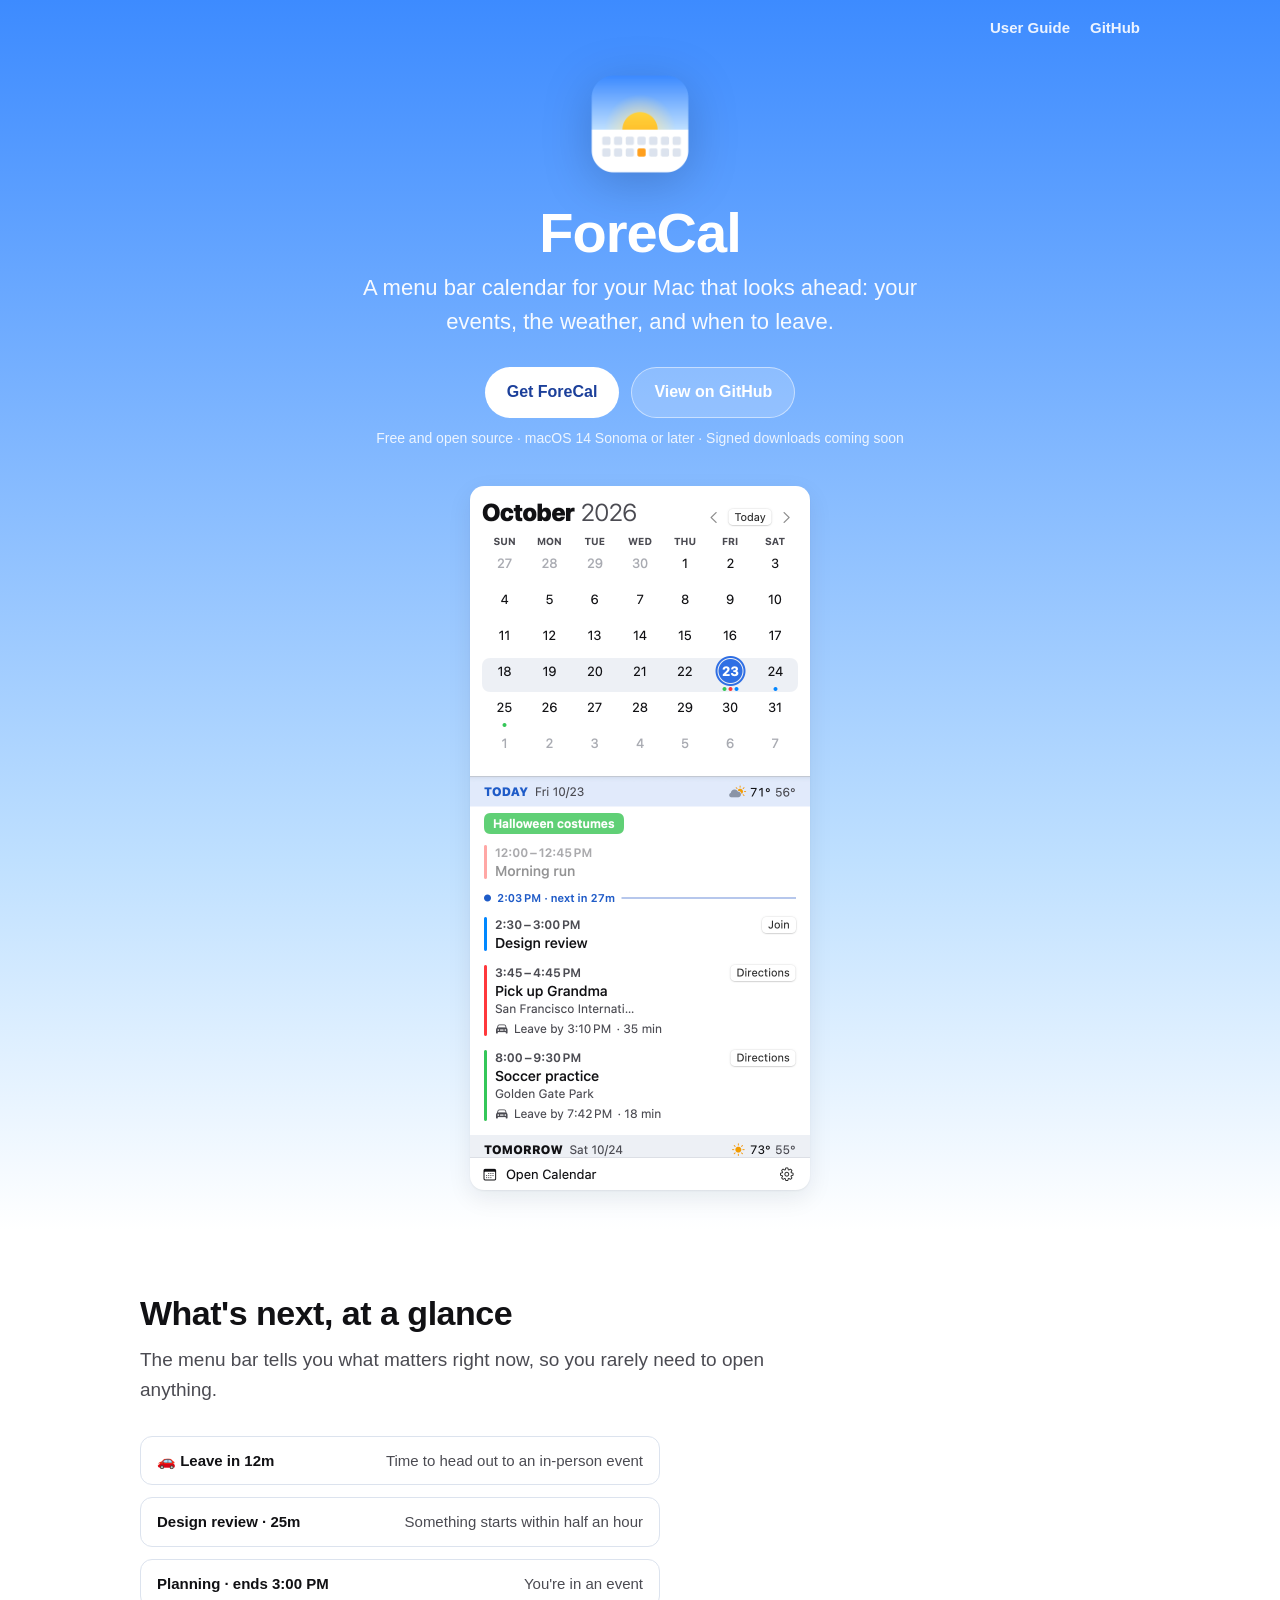
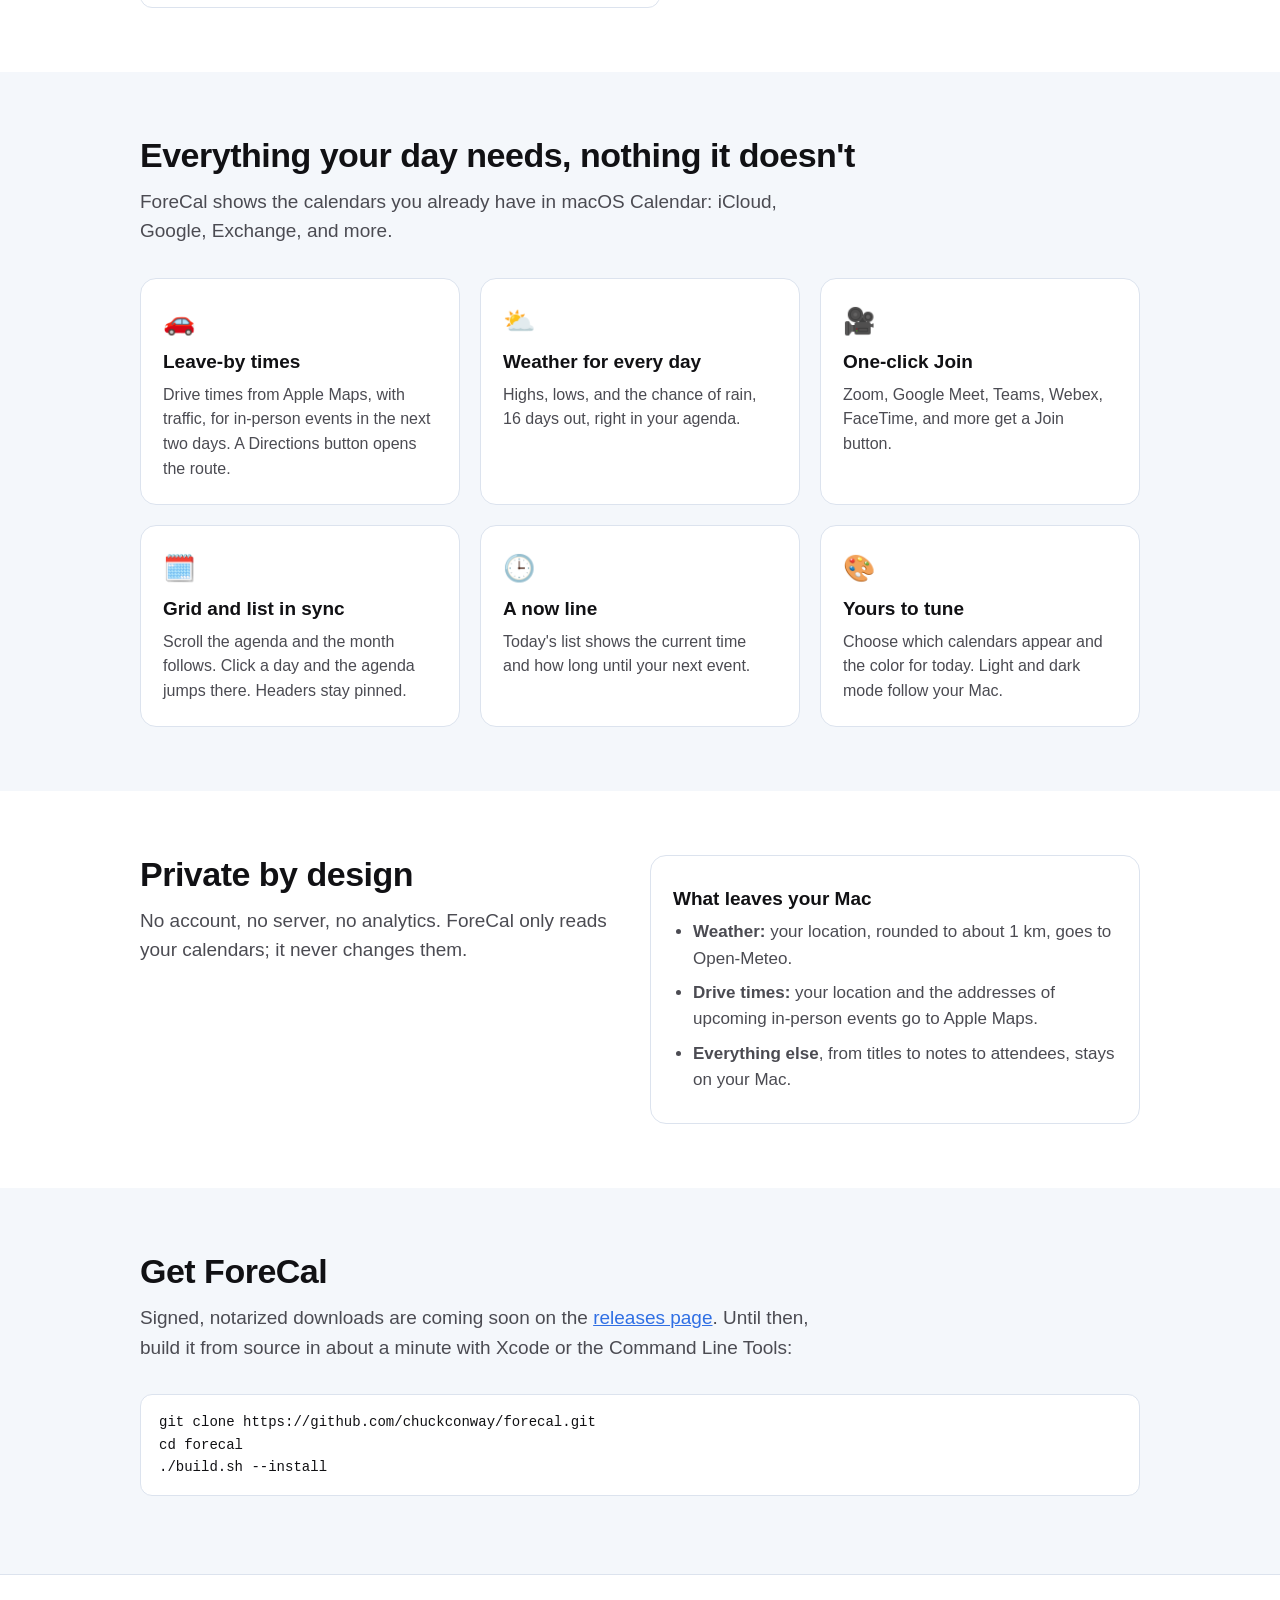
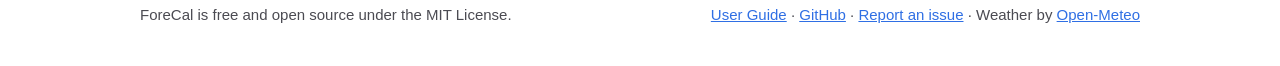
==== docs/index.html @ 7f934e32 "Website, user guide, fuller README, universal release builds - docs/: product site and user guide fo" ====
<!doctype html>
<html lang="en">
<head>
<meta charset="utf-8">
<meta name="viewport" content="width=device-width, initial-scale=1">
<title>ForeCal: a menu bar calendar that looks ahead</title>
<meta name="description" content="A free, open-source macOS menu bar calendar: your events, the weather, and when to leave.">
<meta property="og:title" content="ForeCal">
<meta property="og:description" content="A free, open-source macOS menu bar calendar: your events, the weather, and when to leave.">
<meta property="og:image" content="https://chuckconway.github.io/forecal/icon.png">
<link rel="icon" href="icon.png">
<link rel="stylesheet" href="style.css">
</head>
<body>

<header class="hero">
  <nav class="nav"><div class="wrap"><a href="guide.html">User Guide</a><a href="https://github.com/chuckconway/forecal">GitHub</a></div></nav>
  <div class="wrap">
    <img class="icon" src="icon.png" alt="ForeCal icon: a sun rising over a week of calendar days">
    <h1>ForeCal</h1>
    <p class="lede">A menu bar calendar for your Mac that looks ahead: your events, the weather, and when to leave.</p>
    <div class="actions">
      <a class="button primary" href="https://github.com/chuckconway/forecal#build-from-source">Get ForeCal</a>
      <a class="button secondary" href="https://github.com/chuckconway/forecal">View on GitHub</a>
    </div>
    <p class="note">Free and open source · macOS 14 Sonoma or later · Signed downloads coming soon</p>
    <div class="shots">
      <picture>
        <source srcset="panel-dark.png" media="(prefers-color-scheme: dark)">
        <img src="panel-light.png" width="340" height="704" alt="ForeCal's panel: a month grid above a scrolling agenda with weather, Join buttons, and leave-by times">
      </picture>
    </div>
  </div>
</header>

<section>
  <div class="wrap">
    <h2>What's next, at a glance</h2>
    <p class="intro">The menu bar tells you what matters right now, so you rarely need to open anything.</p>
    <div class="bar">
      <div class="status"><code>🚗 Leave in 12m</code><span>Time to head out to an in-person event</span></div>
      <div class="status"><code>Design review · 25m</code><span>Something starts within half an hour</span></div>
      <div class="status"><code>Planning · ends 3:00 PM</code><span>You're in an event</span></div>
    </div>
  </div>
</section>

<section class="soft">
  <div class="wrap">
    <h2>Everything your day needs, nothing it doesn't</h2>
    <p class="intro">ForeCal shows the calendars you already have in macOS Calendar: iCloud, Google, Exchange, and more.</p>
    <div class="grid">
      <div class="card"><div class="glyph">🚗</div><h3>Leave-by times</h3><p>Drive times from Apple Maps, with traffic, for in-person events in the next two days. A Directions button opens the route.</p></div>
      <div class="card"><div class="glyph">⛅️</div><h3>Weather for every day</h3><p>Highs, lows, and the chance of rain, 16 days out, right in your agenda.</p></div>
      <div class="card"><div class="glyph">🎥</div><h3>One-click Join</h3><p>Zoom, Google Meet, Teams, Webex, FaceTime, and more get a Join button.</p></div>
      <div class="card"><div class="glyph">🗓️</div><h3>Grid and list in sync</h3><p>Scroll the agenda and the month follows. Click a day and the agenda jumps there. Headers stay pinned.</p></div>
      <div class="card"><div class="glyph">🕒</div><h3>A now line</h3><p>Today's list shows the current time and how long until your next event.</p></div>
      <div class="card"><div class="glyph">🎨</div><h3>Yours to tune</h3><p>Choose which calendars appear and the color for today. Light and dark mode follow your Mac.</p></div>
    </div>
  </div>
</section>

<section>
  <div class="wrap privacy">
    <div>
      <h2>Private by design</h2>
      <p class="intro">No account, no server, no analytics. ForeCal only reads your calendars; it never changes them.</p>
    </div>
    <div class="card">
      <h3>What leaves your Mac</h3>
      <ul>
        <li><strong>Weather:</strong> your location, rounded to about 1 km, goes to Open-Meteo.</li>
        <li><strong>Drive times:</strong> your location and the addresses of upcoming in-person events go to Apple Maps.</li>
        <li><strong>Everything else</strong>, from titles to notes to attendees, stays on your Mac.</li>
      </ul>
    </div>
  </div>
</section>

<section class="soft" id="get">
  <div class="wrap">
    <h2>Get ForeCal</h2>
    <p class="intro">Signed, notarized downloads are coming soon on the <a href="https://github.com/chuckconway/forecal/releases">releases page</a>. Until then, build it from source in about a minute with Xcode or the Command Line Tools:</p>
<pre><code>git clone https://github.com/chuckconway/forecal.git
cd forecal
./build.sh --install</code></pre>
  </div>
</section>

<footer>
  <div class="wrap">
    <span>ForeCal is free and open source under the MIT License.</span>
    <span><a href="guide.html">User Guide</a> · <a href="https://github.com/chuckconway/forecal">GitHub</a> · <a href="https://github.com/chuckconway/forecal/issues">Report an issue</a> · Weather by <a href="https://open-meteo.com">Open-Meteo</a></span>
  </div>
</footer>

</body>
</html>
---- docs/style.css ----
:root {
  --bg: #ffffff;
  --bg-soft: #f4f7fb;
  --text: #111114;
  --text-2: #4b4b52;
  --line: #dce3ee;
  --accent: #2f6fe4;
  --accent-text: #ffffff;
  --sun: #ff9f1c;
  --sky-top: #3d8bff;
  --sky-bottom: #bfe0ff;
  --card: #ffffff;
  --shadow: 0 1px 2px rgba(17, 24, 39, .06), 0 8px 24px rgba(17, 24, 39, .08);
}
@media (prefers-color-scheme: dark) {
  :root {
    --bg: #141416;
    --bg-soft: #1c1c20;
    --text: #f5f5f7;
    --text-2: #b4b4ba;
    --line: #34343a;
    --accent: #5b9dff;
    --accent-text: #0b1020;
    --sky-top: #1f3c8f;
    --sky-bottom: #3d4f8a;
    --card: #1e1e22;
    --shadow: 0 1px 2px rgba(0, 0, 0, .4), 0 8px 24px rgba(0, 0, 0, .35);
  }
}
* { box-sizing: border-box; }
html { -webkit-text-size-adjust: 100%; }
body {
  margin: 0;
  background: var(--bg);
  color: var(--text);
  font: 17px/1.55 -apple-system, BlinkMacSystemFont, "SF Pro Text", "Helvetica Neue", Arial, sans-serif;
}
a { color: var(--accent); }
.wrap { max-width: 1040px; margin: 0 auto; padding: 0 20px; }

/* Hero: a morning sky that warms toward the horizon, like the icon. */
.hero {
  background: linear-gradient(180deg, var(--sky-top), var(--sky-bottom) 70%, var(--bg));
  padding: 64px 0 32px;
  text-align: center;
  color: #fff;
}
.hero img.icon { width: 120px; height: 120px; filter: drop-shadow(0 10px 24px rgba(0, 0, 0, .18)); }
.hero h1 { font-size: 56px; line-height: 1.05; margin: 12px 0 8px; letter-spacing: -1px; font-weight: 800; }
.hero p.lede { font-size: 22px; margin: 0 auto; max-width: 560px; opacity: .95; }
.actions { display: flex; gap: 12px; justify-content: center; flex-wrap: wrap; margin: 28px 0 8px; }
.button {
  display: inline-flex; align-items: center; gap: 8px;
  padding: 12px 22px; border-radius: 999px;
  font-weight: 600; text-decoration: none; font-size: 16px;
}
.button.primary { background: #fff; color: #1b3f9a; }
.button.secondary { background: rgba(255, 255, 255, .18); color: #fff; border: 1px solid rgba(255, 255, 255, .5); }
.hero .note { font-size: 14px; opacity: .85; margin-top: 10px; }

.shots { display: flex; gap: 28px; justify-content: center; flex-wrap: wrap; margin-top: 36px; }
.shots img { width: 340px; max-width: 100%; height: auto; border-radius: 14px; box-shadow: var(--shadow); background: var(--card); }

section { padding: 64px 0; }
section.soft { background: var(--bg-soft); }
h2 { font-size: 34px; letter-spacing: -.5px; margin: 0 0 12px; line-height: 1.15; }
.intro { color: var(--text-2); font-size: 19px; max-width: 680px; margin: 0 0 32px; }

.grid { display: grid; grid-template-columns: repeat(auto-fill, minmax(290px, 1fr)); gap: 20px; }
.card { background: var(--card); border: 1px solid var(--line); border-radius: 16px; padding: 22px; }
.card h3 { margin: 6px 0 6px; font-size: 19px; }
.card p { margin: 0; color: var(--text-2); font-size: 16px; }
.card .glyph { font-size: 26px; }

/* Mock menu bar statuses. */
.bar { display: flex; flex-direction: column; gap: 12px; max-width: 520px; }
.status {
  display: flex; align-items: center; justify-content: space-between; gap: 16px;
  background: var(--card); border: 1px solid var(--line); border-radius: 12px; padding: 12px 16px;
}
.status code { font: 600 15px/1.3 -apple-system, BlinkMacSystemFont, sans-serif; color: var(--text); }
.status span { color: var(--text-2); font-size: 15px; text-align: right; }

.privacy { display: grid; grid-template-columns: repeat(auto-fit, minmax(260px, 1fr)); gap: 20px; }
.privacy ul { margin: 0; padding-left: 20px; color: var(--text-2); }
.privacy li { margin-bottom: 8px; }

pre {
  background: var(--card); border: 1px solid var(--line); border-radius: 12px;
  padding: 16px 18px; overflow-x: auto; font-size: 14px; line-height: 1.6;
}
footer { border-top: 1px solid var(--line); padding: 28px 0 40px; color: var(--text-2); font-size: 15px; }
footer .wrap { display: flex; justify-content: space-between; gap: 16px; flex-wrap: wrap; }

@media (max-width: 600px) {
  body { font-size: 16px; }
  .hero { padding-top: 44px; }
  .hero h1 { font-size: 42px; }
  .hero p.lede { font-size: 19px; }
  h2 { font-size: 28px; }
  section { padding: 48px 0; }
  .status { flex-direction: column; align-items: flex-start; gap: 4px; }
  .status span { text-align: left; }
}

/* Site navigation. */
.nav { position: absolute; top: 0; left: 0; right: 0; }
.nav .wrap { display: flex; justify-content: flex-end; gap: 20px; padding-top: 16px; }
.nav a { color: #fff; text-decoration: none; font-weight: 600; font-size: 15px; opacity: .9; }
.nav a:hover { opacity: 1; text-decoration: underline; }
.hero { position: relative; }

/* User guide. */
.guide-hero { background: linear-gradient(180deg, var(--sky-top), color-mix(in srgb, var(--sky-top) 80%, var(--sky-bottom))); color: #fff; padding: 56px 0 40px; position: relative; }
.guide-hero h1 { font-size: 44px; margin: 0 0 6px; letter-spacing: -.8px; }
.guide-hero p { margin: 0; font-size: 19px; opacity: .95; }
.guide-hero .brand { display: inline-flex; align-items: center; gap: 10px; color: #fff; text-decoration: none; font-weight: 700; margin-bottom: 18px; }
.guide-hero .brand img { width: 36px; height: 36px; }
.guide { display: grid; grid-template-columns: 220px 1fr; gap: 48px; padding-top: 40px; padding-bottom: 72px; }
.toc { position: sticky; top: 20px; align-self: start; font-size: 15px; }
.toc ol { list-style: none; margin: 0; padding: 0; }
.toc li { margin: 0 0 8px; }
.toc a { color: var(--text-2); text-decoration: none; }
.toc a:hover { color: var(--accent); }
.doc { min-width: 0; }
.doc h2 { font-size: 28px; margin: 48px 0 12px; padding-top: 8px; scroll-margin-top: 16px; }
.doc h2:first-child { margin-top: 0; }
.doc h3 { font-size: 20px; margin: 28px 0 8px; }
.doc p, .doc li { color: var(--text); }
.doc .muted { color: var(--text-2); }
.doc table { width: 100%; border-collapse: collapse; margin: 12px 0 20px; font-size: 16px; }
.doc th, .doc td { text-align: left; padding: 10px 12px; border-bottom: 1px solid var(--line); vertical-align: top; }
.doc th { color: var(--text-2); font-weight: 600; font-size: 14px; text-transform: uppercase; letter-spacing: .4px; }
.doc code { font-family: ui-monospace, SFMono-Regular, Menlo, monospace; font-size: .9em; background: var(--bg-soft); border: 1px solid var(--line); border-radius: 6px; padding: 1px 6px; }
.doc pre code { background: none; border: 0; padding: 0; }
.doc .figure { margin: 16px 0 24px; }
.doc .figure img { width: 300px; max-width: 100%; height: auto; border-radius: 12px; box-shadow: var(--shadow); }
.callout { background: var(--bg-soft); border: 1px solid var(--line); border-left: 4px solid var(--accent); border-radius: 10px; padding: 14px 16px; margin: 16px 0; }
.callout p { margin: 0; }
.doc dl dt { font-weight: 700; margin-top: 18px; }
.doc dl dd { margin: 4px 0 0; color: var(--text-2); }
.table-scroll { overflow-x: auto; }
@media (max-width: 800px) {
  .guide { grid-template-columns: 1fr; gap: 24px; }
  .toc { position: static; background: var(--bg-soft); border: 1px solid var(--line); border-radius: 12px; padding: 16px; }
  .guide-hero h1 { font-size: 34px; }
}
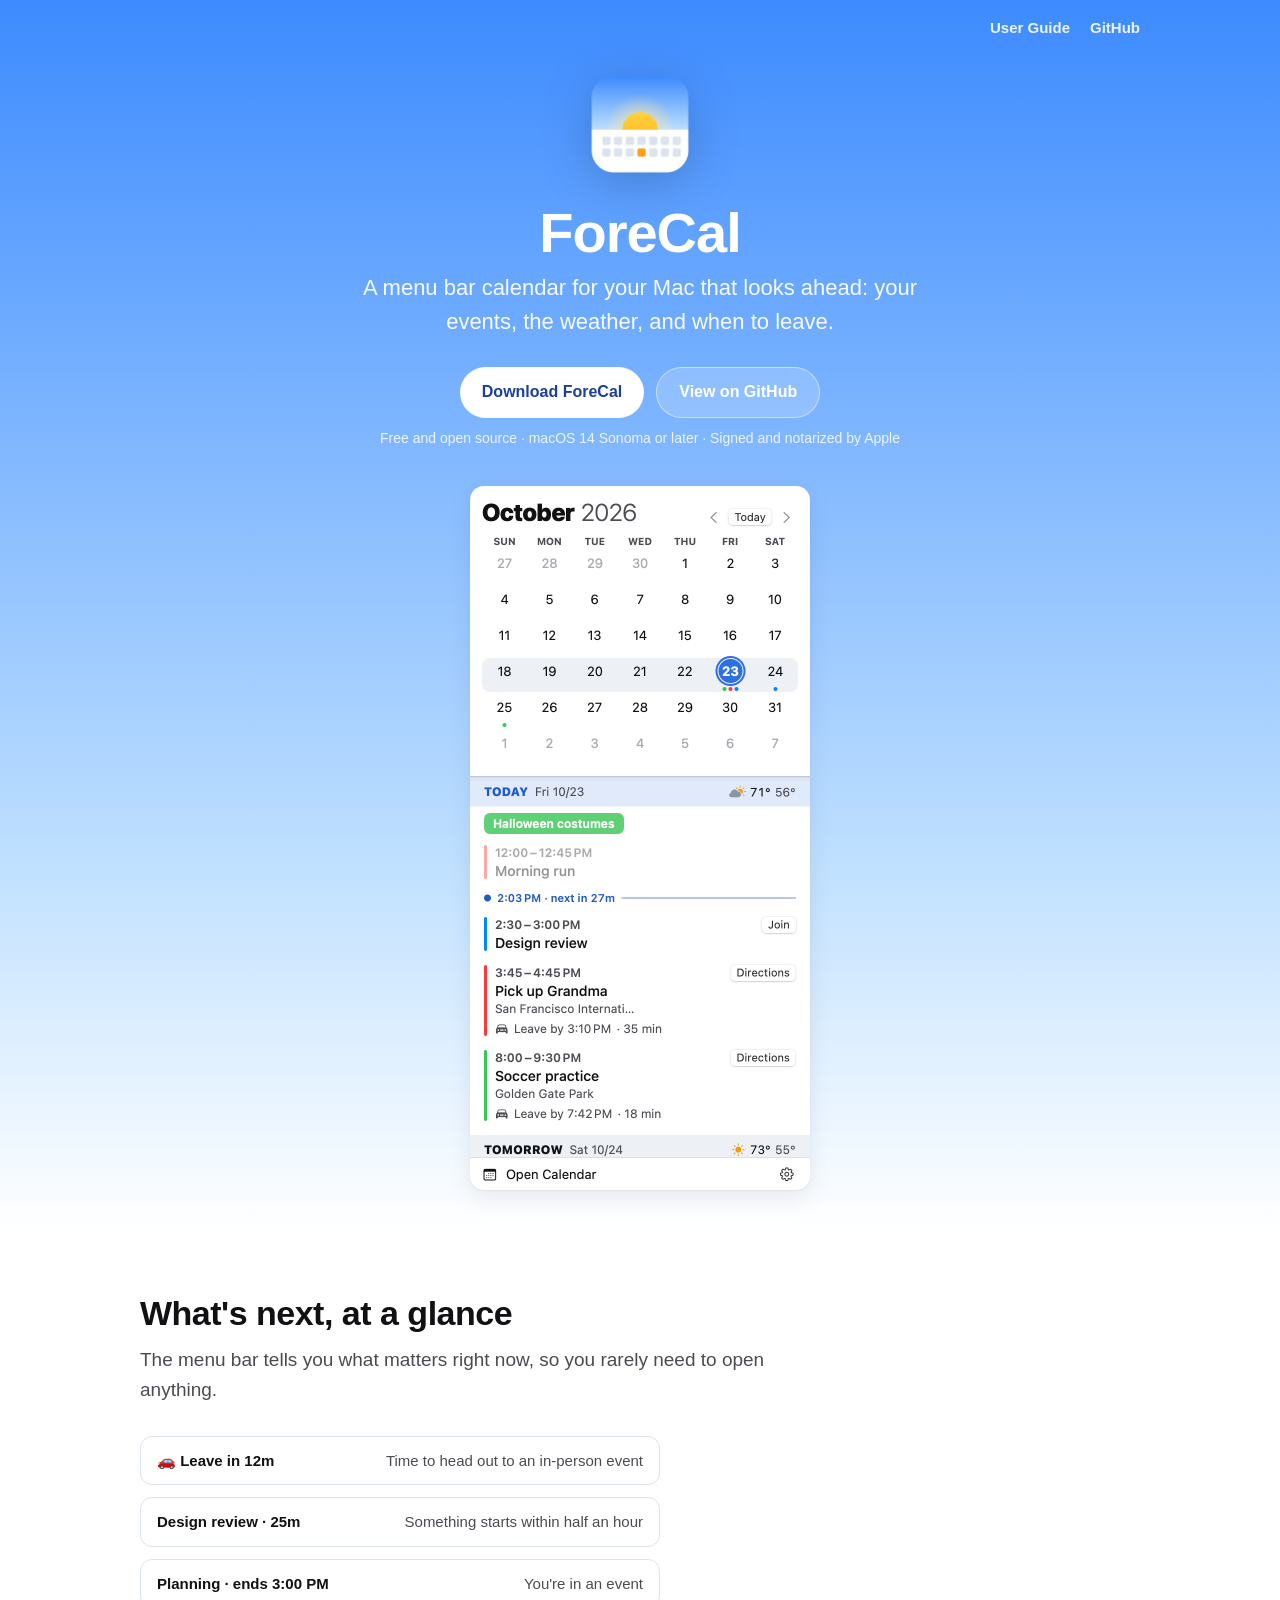
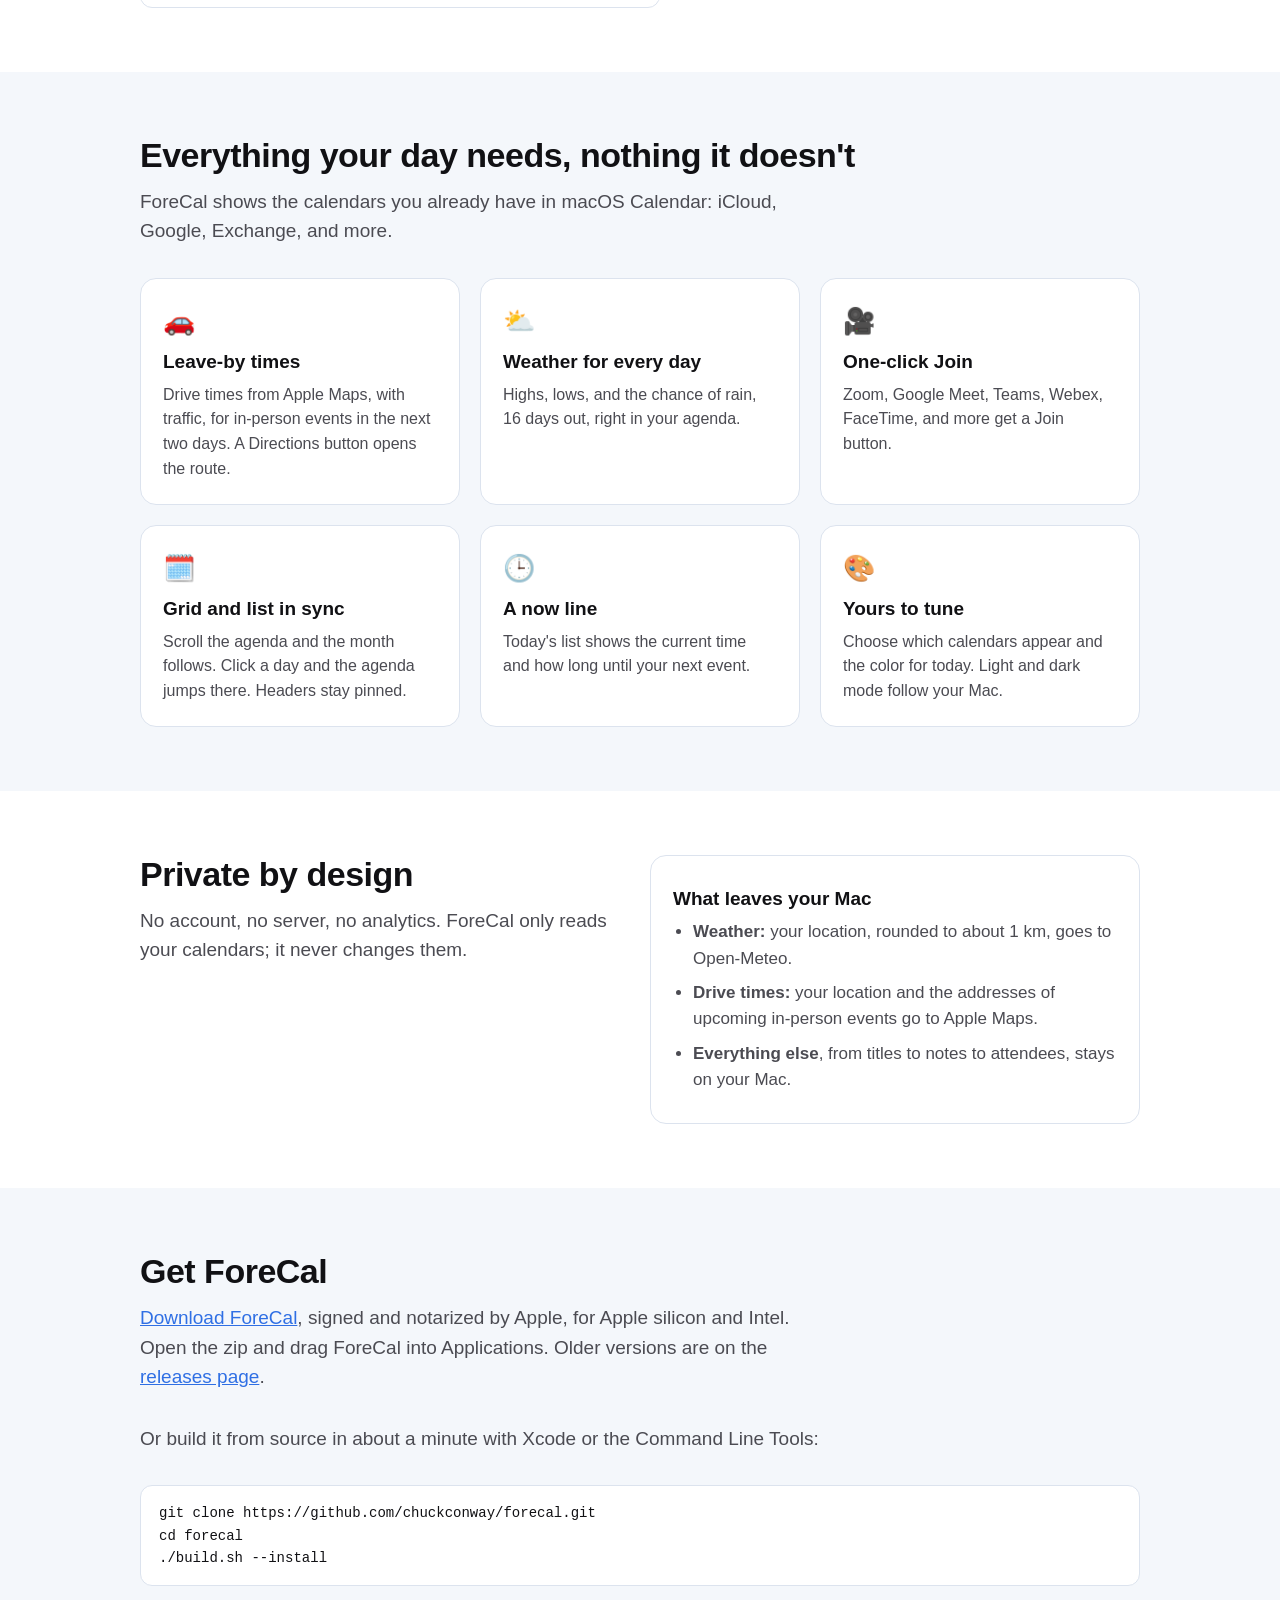
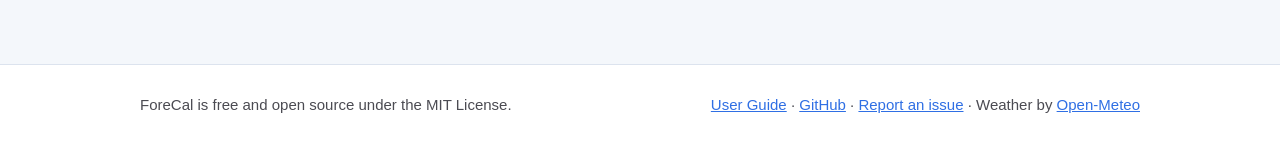
==== commit 9beaa0c3: "Link the signed, notarized download Co-Authored-By: Claude Opus 5.5 <noreply@anthropic.com>" ====
--- a/docs/index.html
+++ b/docs/index.html
@@ -20,10 +20,10 @@
     <h1>ForeCal</h1>
     <p class="lede">A menu bar calendar for your Mac that looks ahead: your events, the weather, and when to leave.</p>
     <div class="actions">
-      <a class="button primary" href="https://github.com/chuckconway/forecal#build-from-source">Get ForeCal</a>
+      <a class="button primary" href="https://github.com/chuckconway/forecal/releases/latest/download/ForeCal.zip">Download ForeCal</a>
       <a class="button secondary" href="https://github.com/chuckconway/forecal">View on GitHub</a>
     </div>
-    <p class="note">Free and open source · macOS 14 Sonoma or later · Signed downloads coming soon</p>
+    <p class="note">Free and open source · macOS 14 Sonoma or later · Signed and notarized by Apple</p>
     <div class="shots">
       <picture>
         <source srcset="panel-dark.png" media="(prefers-color-scheme: dark)">
@@ -80,7 +80,8 @@
 <section class="soft" id="get">
   <div class="wrap">
     <h2>Get ForeCal</h2>
-    <p class="intro">Signed, notarized downloads are coming soon on the <a href="https://github.com/chuckconway/forecal/releases">releases page</a>. Until then, build it from source in about a minute with Xcode or the Command Line Tools:</p>
+    <p class="intro"><a href="https://github.com/chuckconway/forecal/releases/latest/download/ForeCal.zip">Download ForeCal</a>, signed and notarized by Apple, for Apple silicon and Intel. Open the zip and drag ForeCal into Applications. Older versions are on the <a href="https://github.com/chuckconway/forecal/releases">releases page</a>.</p>
+    <p class="intro">Or build it from source in about a minute with Xcode or the Command Line Tools:</p>
 <pre><code>git clone https://github.com/chuckconway/forecal.git
 cd forecal
 ./build.sh --install</code></pre>
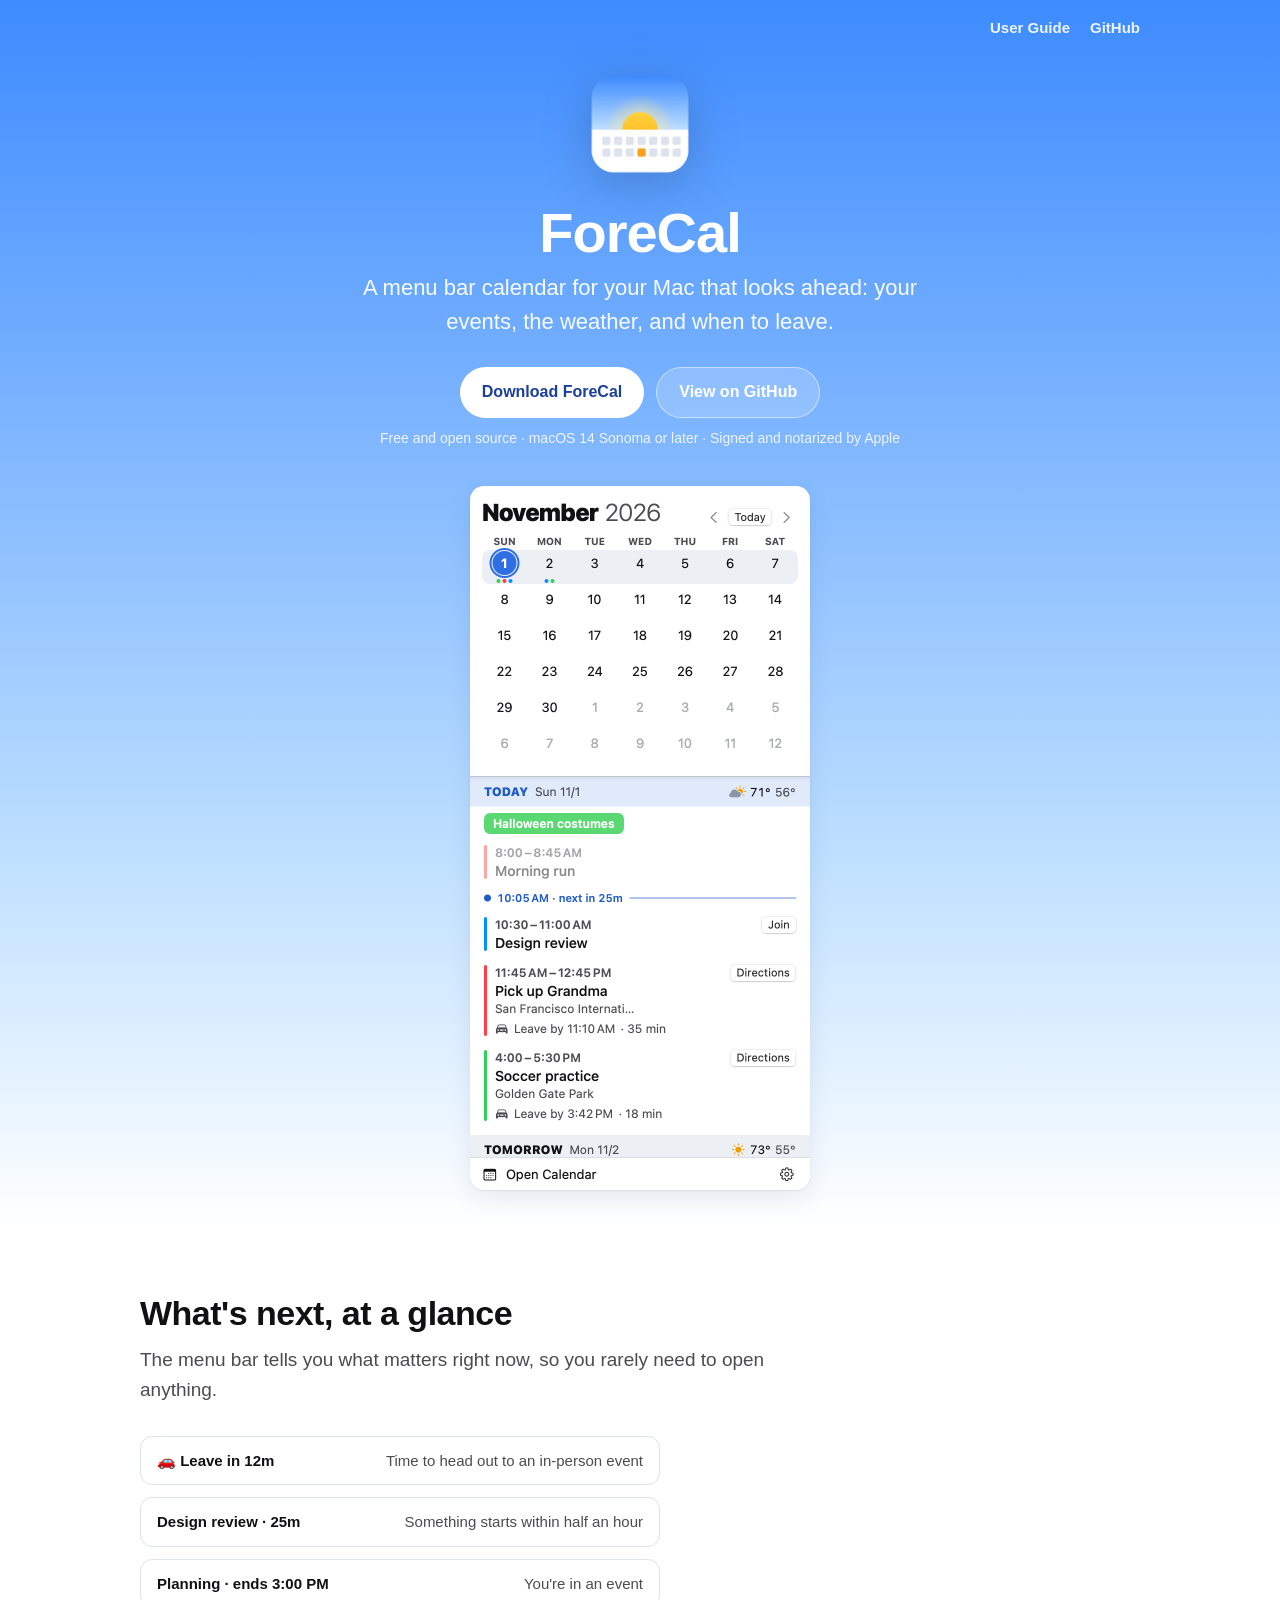
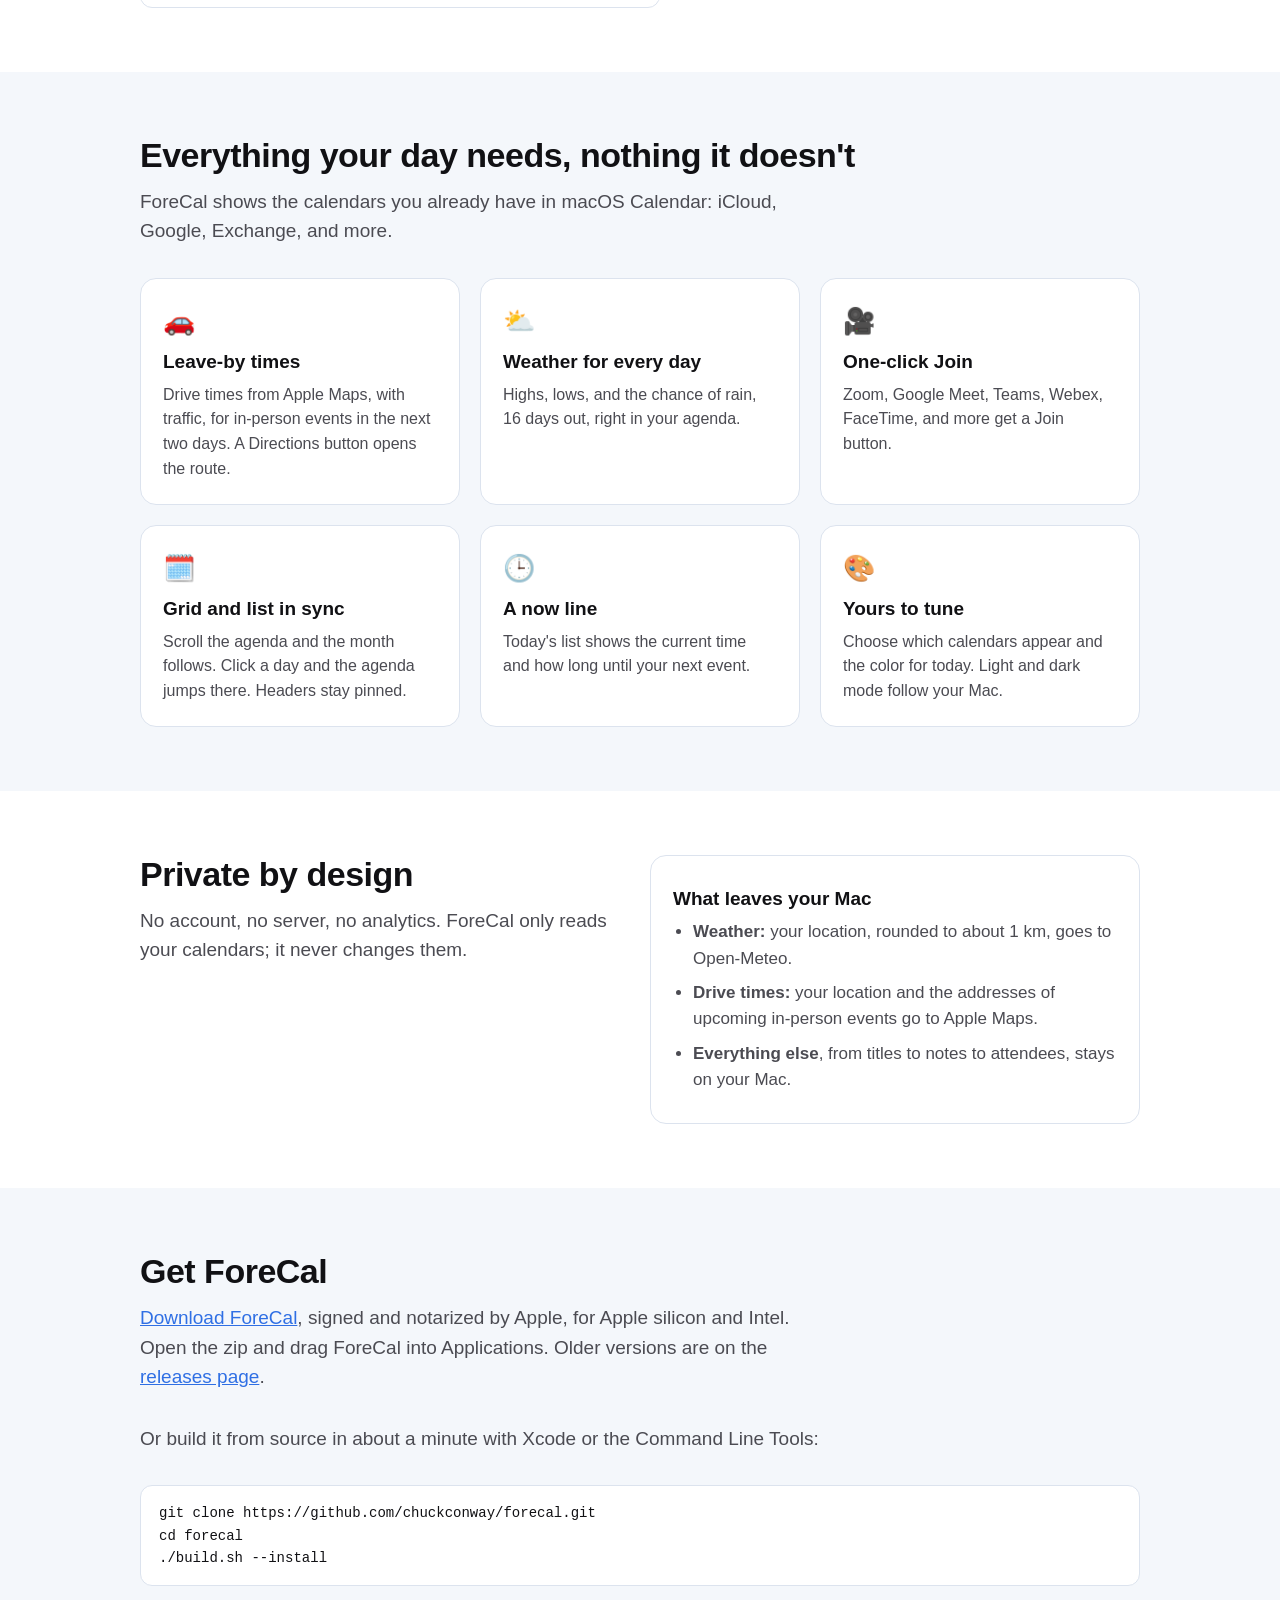
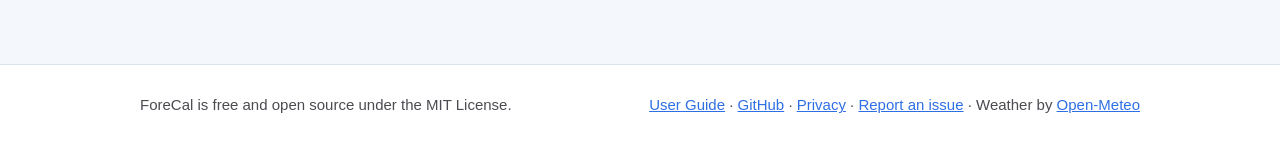
==== commit a2a177ae: "Privacy policy page and App Store screenshots - docs/privacy.html, linked from every page's footer, " ====
--- a/docs/index.html
+++ b/docs/index.html
@@ -91,7 +91,7 @@
 <footer>
   <div class="wrap">
     <span>ForeCal is free and open source under the MIT License.</span>
-    <span><a href="guide.html">User Guide</a> · <a href="https://github.com/chuckconway/forecal">GitHub</a> · <a href="https://github.com/chuckconway/forecal/issues">Report an issue</a> · Weather by <a href="https://open-meteo.com">Open-Meteo</a></span>
+    <span><a href="guide.html">User Guide</a> · <a href="https://github.com/chuckconway/forecal">GitHub</a> · <a href="privacy.html">Privacy</a> · <a href="https://github.com/chuckconway/forecal/issues">Report an issue</a> · Weather by <a href="https://open-meteo.com">Open-Meteo</a></span>
   </div>
 </footer>
 
--- a/docs/style.css
+++ b/docs/style.css
@@ -117,6 +117,7 @@
 .guide-hero .brand { display: inline-flex; align-items: center; gap: 10px; color: #fff; text-decoration: none; font-weight: 700; margin-bottom: 18px; }
 .guide-hero .brand img { width: 36px; height: 36px; }
 .guide { display: grid; grid-template-columns: 220px 1fr; gap: 48px; padding-top: 40px; padding-bottom: 72px; }
+.policy { max-width: 760px; padding-top: 40px; padding-bottom: 72px; }
 .toc { position: sticky; top: 20px; align-self: start; font-size: 15px; }
 .toc ol { list-style: none; margin: 0; padding: 0; }
 .toc li { margin: 0 0 8px; }
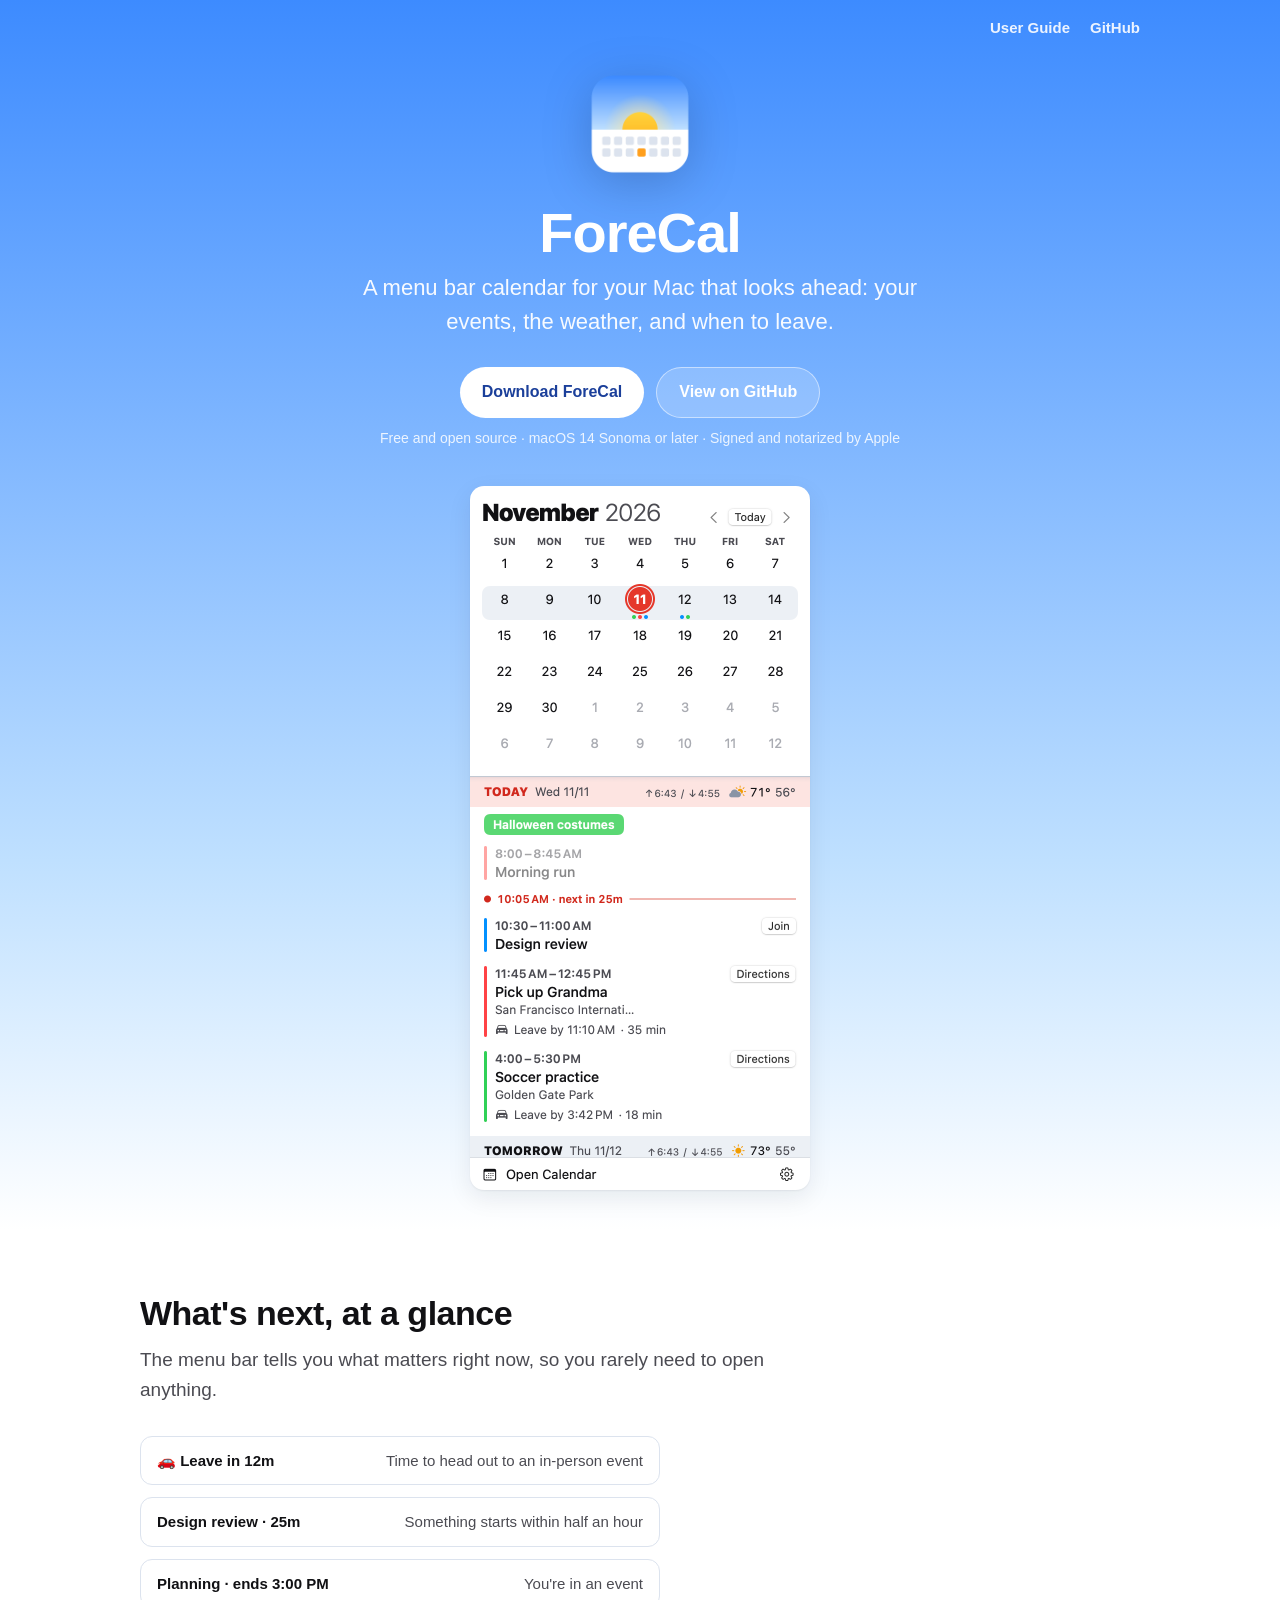
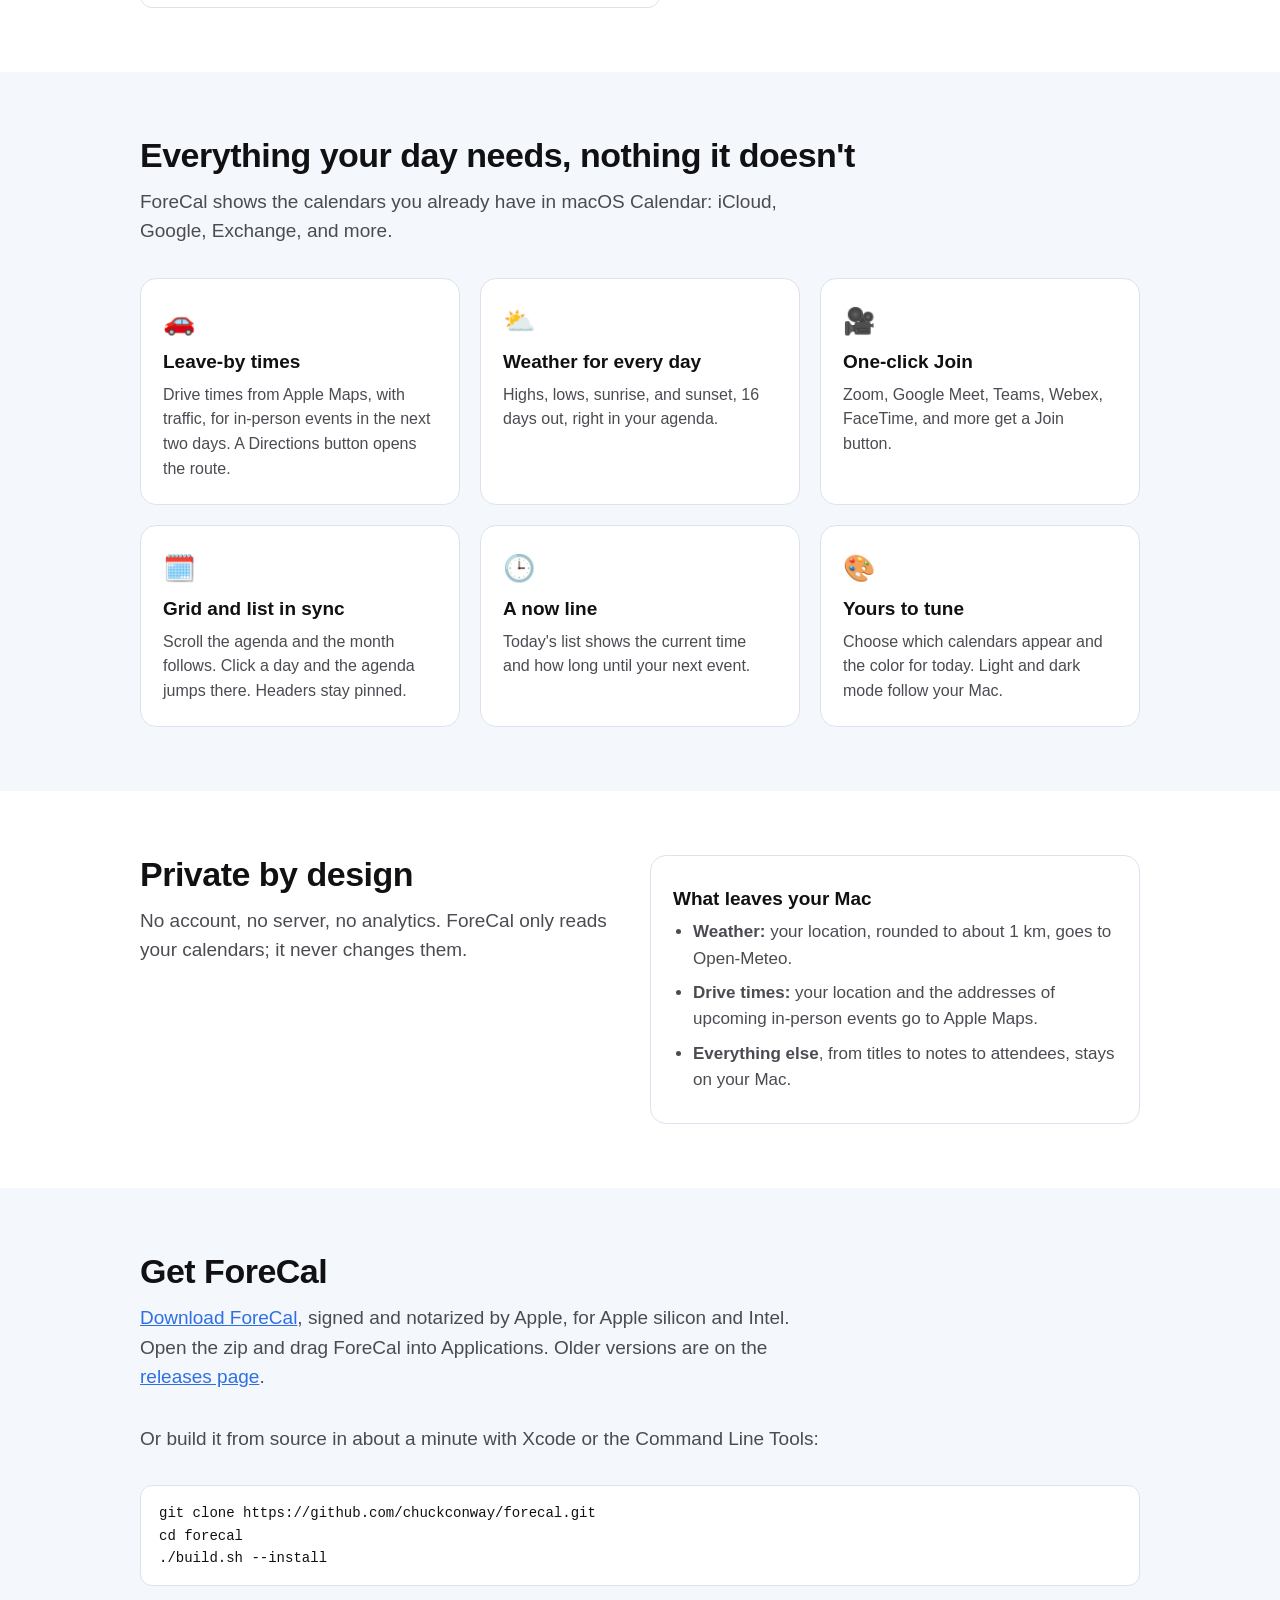
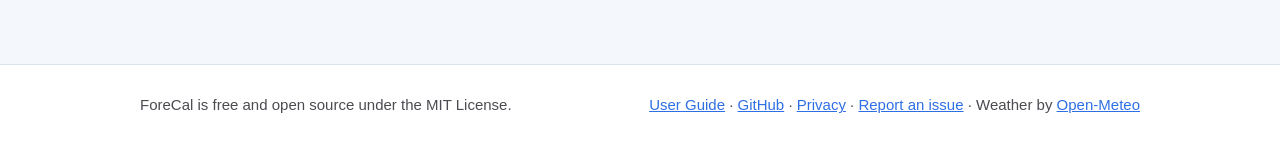
==== commit 2d83547d: "ForeCal 0.6.0: sunrise and sunset, weather settings - Each day header shows sunrise and sunset (↑6:4" ====
--- a/docs/index.html
+++ b/docs/index.html
@@ -51,7 +51,7 @@
     <p class="intro">ForeCal shows the calendars you already have in macOS Calendar: iCloud, Google, Exchange, and more.</p>
     <div class="grid">
       <div class="card"><div class="glyph">🚗</div><h3>Leave-by times</h3><p>Drive times from Apple Maps, with traffic, for in-person events in the next two days. A Directions button opens the route.</p></div>
-      <div class="card"><div class="glyph">⛅️</div><h3>Weather for every day</h3><p>Highs, lows, and the chance of rain, 16 days out, right in your agenda.</p></div>
+      <div class="card"><div class="glyph">⛅️</div><h3>Weather for every day</h3><p>Highs, lows, sunrise, and sunset, 16 days out, right in your agenda.</p></div>
       <div class="card"><div class="glyph">🎥</div><h3>One-click Join</h3><p>Zoom, Google Meet, Teams, Webex, FaceTime, and more get a Join button.</p></div>
       <div class="card"><div class="glyph">🗓️</div><h3>Grid and list in sync</h3><p>Scroll the agenda and the month follows. Click a day and the agenda jumps there. Headers stay pinned.</p></div>
       <div class="card"><div class="glyph">🕒</div><h3>A now line</h3><p>Today's list shows the current time and how long until your next event.</p></div>
